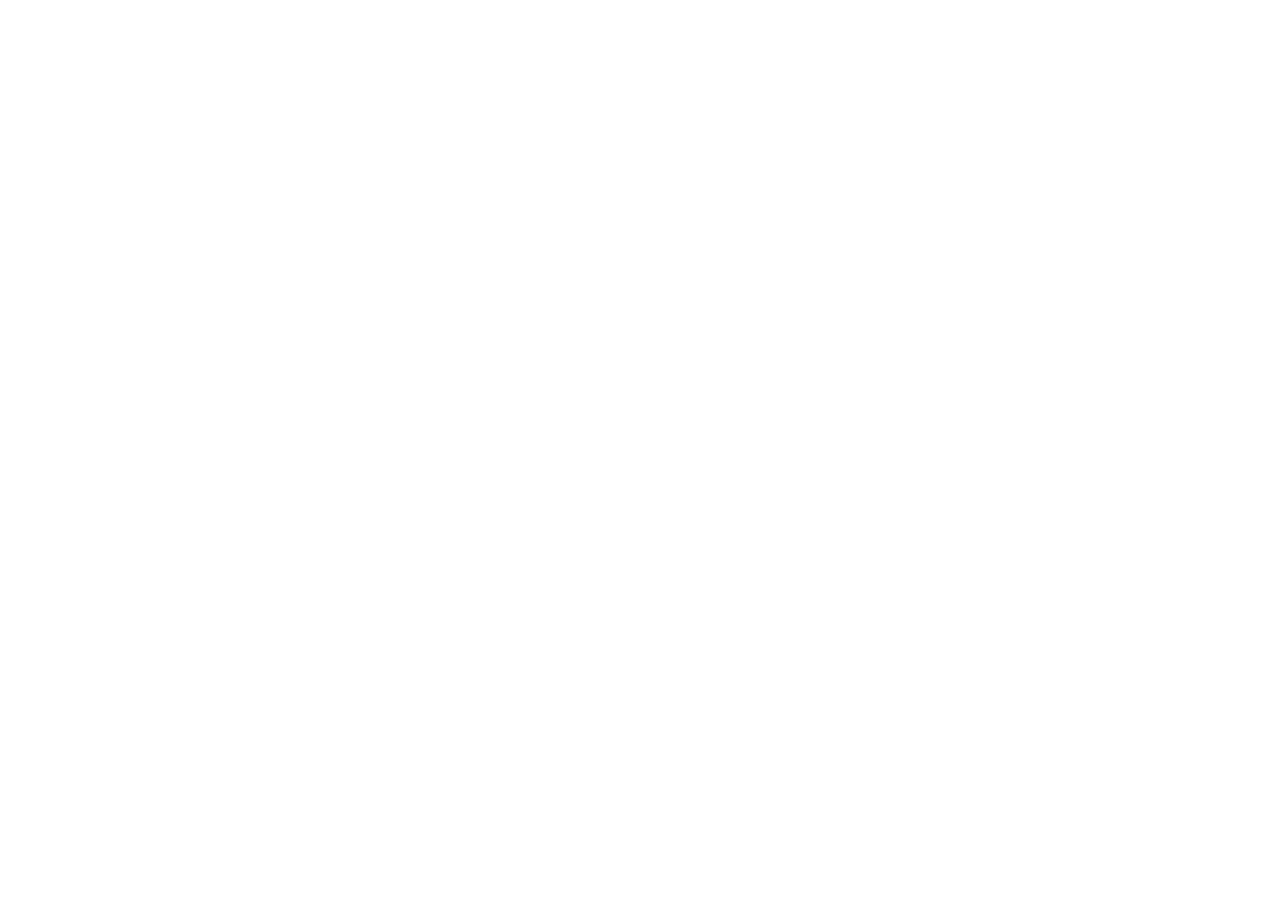
==== index.html @ df3deb79 "feat: Criada as páginas HTML" ====
<!DOCTYPE html>
<html lang="pt-BR">
<head>
    <meta charset="UTF-8">
    <meta name="viewport" content="width=device-width, initial-scale=1.0">
    <title>Início | Portifolio de Luis Neto</title>
</head>
<body>
    
</body>
</html>
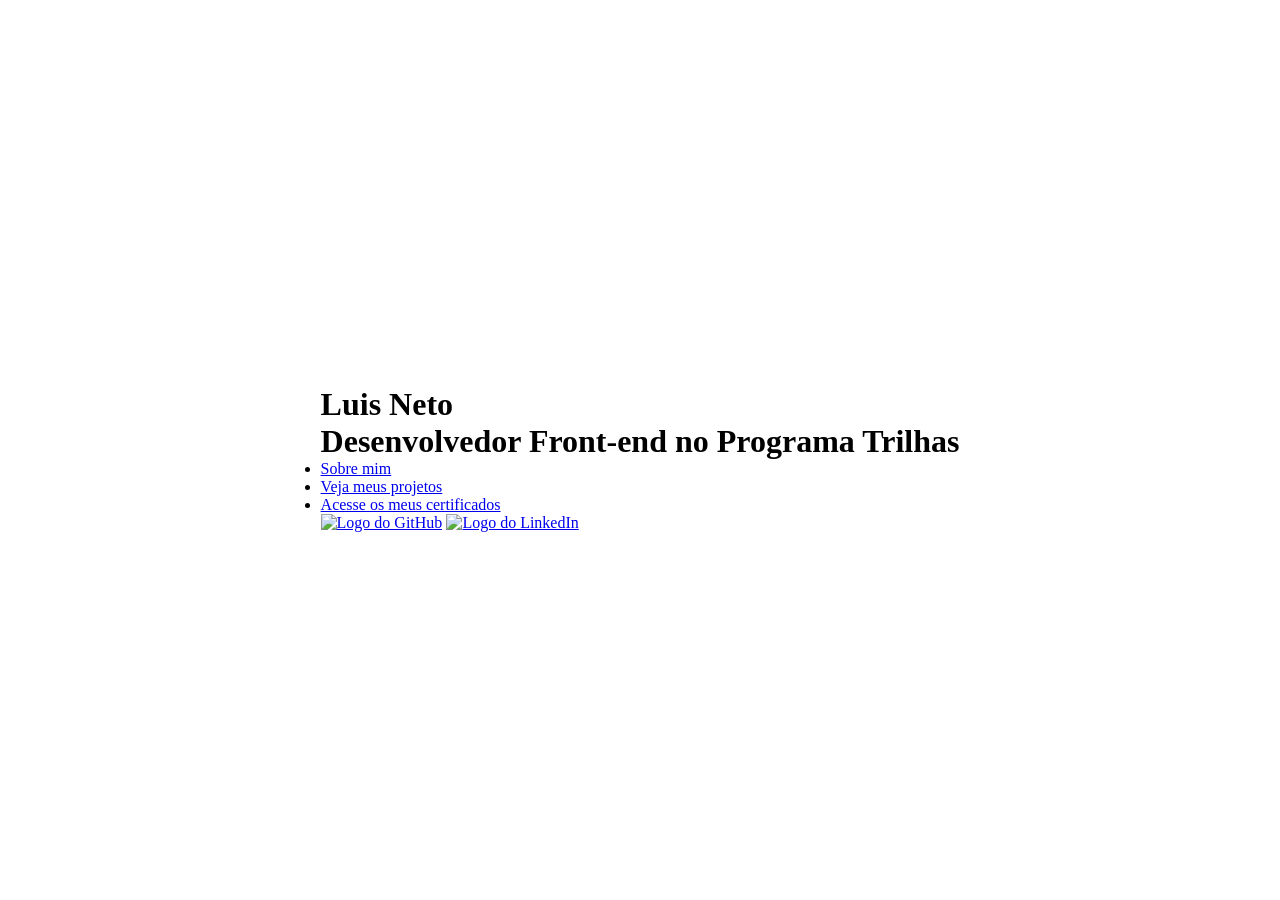
==== commit c8f26d7a: "feat: html da pagina inicial concluido" ====
--- a/index.html
+++ b/index.html
@@ -4,8 +4,27 @@
     <meta charset="UTF-8">
     <meta name="viewport" content="width=device-width, initial-scale=1.0">
     <title>Início | Portifolio de Luis Neto</title>
+    <link rel="stylesheet" href="./css/reset.css">
+    <link rel="stylesheet" href="./css/styles.css">
 </head>
 <body>
-    
+    <main>
+        <div>
+            <img src="" alt="">
+            <h1>Luis Neto</p>
+            <p>Desenvolvedor Front-end no Programa Trilhas</p>
+        </div>
+        <nav>
+            <ul>
+                <li><a href="./paginas/sobre-mim.html">Sobre mim</a></li>
+                <li><a href="./paginas/meus-projetos.html">Veja meus projetos</a></li>
+                <li><a href="#">Acesse os meus certificados</a></li>
+            </ul>
+        </nav>
+        <div>
+            <a href="https://github.com/LuisNettoo" target="_blank"><img src="./assets/GitHub.svg" alt="Logo do GitHub"></a>
+            <a href="https://www.linkedin.com/in/luis-neto-8a8416255" target="_blank"><img src="./assets/LinkedIn.svg" alt="Logo do LinkedIn"></a>
+        </div>
+    </main>
 </body>
 </html>
--- a/css/styles.css
+++ b/css/styles.css
@@ -0,0 +1,10 @@
+#root {
+    --cor-background: #262626;
+}
+
+body {
+    min-height: 100vh;
+    display: flex;
+    justify-content: center;
+    align-items: center;
+}
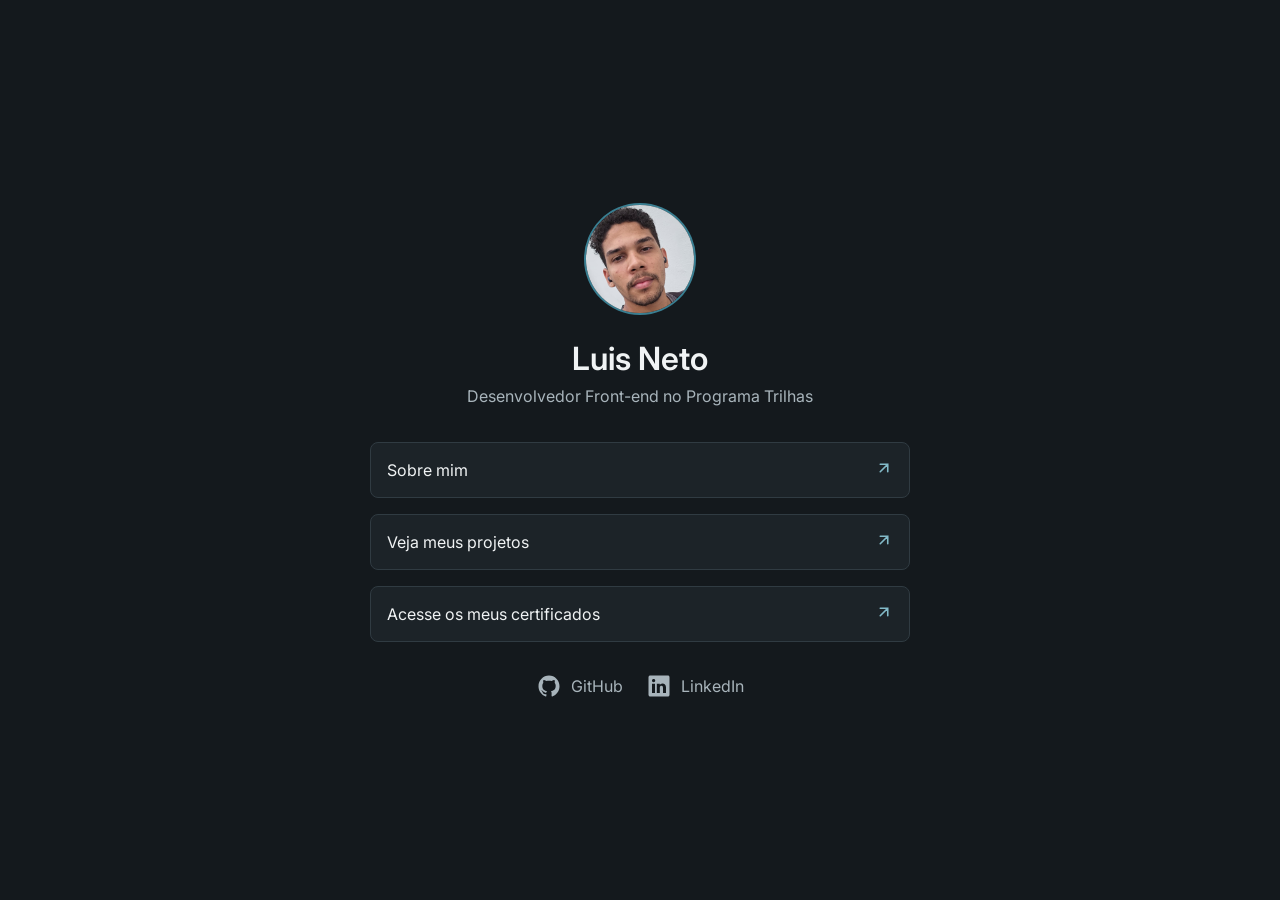
==== commit 512c5ba7: "Projeto finalizado" ====
--- a/index.html
+++ b/index.html
@@ -6,24 +6,27 @@
     <title>Início | Portifolio de Luis Neto</title>
     <link rel="stylesheet" href="./css/reset.css">
     <link rel="stylesheet" href="./css/styles.css">
+    <link rel="preconnect" href="https://fonts.googleapis.com">
+    <link rel="preconnect" href="https://fonts.gstatic.com" crossorigin>
+    <link href="https://fonts.googleapis.com/css2?family=Inter:ital,opsz,wght@0,14..32,100..900;1,14..32,100..900&display=swap" rel="stylesheet">
 </head>
 <body>
-    <main>
-        <div>
-            <img src="" alt="">
-            <h1>Luis Neto</p>
-            <p>Desenvolvedor Front-end no Programa Trilhas</p>
+    <main class="conteudo-principal">
+        <div class="conteudo-cabecalho">
+            <img src="./assets/foto.png" alt="" class="conteudo-foto">
+            <h1 class="conteudo-nome">Luis Neto</h1>
+            <p class="conteudo-titulo">Desenvolvedor Front-end no Programa Trilhas</p>
         </div>
-        <nav>
-            <ul>
-                <li><a href="./paginas/sobre-mim.html">Sobre mim</a></li>
-                <li><a href="./paginas/meus-projetos.html">Veja meus projetos</a></li>
-                <li><a href="#">Acesse os meus certificados</a></li>
+        <nav class="barra-navegacao">
+            <ul class="lista-links">
+                <li class="link"><a href="./paginas/sobre-mim.html">Sobre mim <span><img src="./assets/arrow-up-right.svg"></span></a></li>
+                <li class="link"><a href="./paginas/meus-projetos.html">Veja meus projetos<span><img src="./assets/arrow-up-right.svg"></span></a></li>
+                <li class="link"><a href="https://www.linkedin.com/in/luis-neto-8a8416255/details/certifications/" target="_blank">Acesse os meus certificados<span><img src="./assets/arrow-up-right.svg"></span></a></li>
             </ul>
         </nav>
-        <div>
-            <a href="https://github.com/LuisNettoo" target="_blank"><img src="./assets/GitHub.svg" alt="Logo do GitHub"></a>
-            <a href="https://www.linkedin.com/in/luis-neto-8a8416255" target="_blank"><img src="./assets/LinkedIn.svg" alt="Logo do LinkedIn"></a>
+        <div class="perfil">
+            <a href="https://github.com/LuisNettoo" target="_blank"><img src="./assets/GitHub.svg" alt="Logo do GitHub"> <span>GitHub</span></a>
+            <a href="https://www.linkedin.com/in/luis-neto-8a8416255" target="_blank"><img src="./assets/LinkedIn.svg" alt="Logo do LinkedIn"><span>LinkedIn</span></a>
         </div>
     </main>
 </body>
--- a/css/styles.css
+++ b/css/styles.css
@@ -7,4 +7,121 @@
     display: flex;
     justify-content: center;
     align-items: center;
+    font-family: Inter, sans-serif;
+    background-color: #14191D;
+}
+
+.conteudo-principal {
+    width: 540px;
+}
+
+.conteudo-cabecalho {
+    text-align: center;
+}
+
+.conteudo-foto {
+    height: 112px;
+    border-radius: 100%;
+    border: 2px solid #397E91;
+    margin-bottom: 20px;
+}
+
+.conteudo-nome {
+    font-size: 2rem;
+    font-weight: 600;
+    color: #F0F3F4;
+    margin-bottom: 8px;
+}
+
+.conteudo-titulo {
+    color: #A8B4BB;
+    margin-bottom: 36px;
+}
+
+.lista-links {
+    list-style: none;
+    display: flex;
+    flex-direction: column;
+    gap: 1rem;
+}
+
+.link {
+    text-align: center;
+    padding: 1rem;
+    border: 1px solid #303B42;
+    border-radius: 0.5rem;
+    cursor: pointer;
+    background-color: #1C2328;
+    transition: all ease 200ms;
+}
+
+.link:hover {
+    background-color: #246579;
+}
+
+.link a {
+    display: flex;
+    align-items: center;
+    justify-content: space-between;
+    text-decoration: none;
+    color: #F0F3F4;
+}
+
+.perfil {
+    text-align: center;
+    display: flex;
+    justify-content: center;
+    gap: 24px;
+    margin-top: 2rem;
+}
+
+.perfil a {
+    display: flex;
+    flex-direction: row;
+    justify-content: center;
+    align-items: center;
+    color: #A8B4BB;
+    text-decoration: none;
+    gap: 10px;
+}
+
+.perfil svg {
+    height: 100px;
+    color: #A8B4BB;
+}
+
+h2 {
+    color: #F0F3F4;
+    margin-bottom: 20px;
+}
+
+.conteudo-projetos {
+    display: flex; 
+    gap: 10px;  
+}
+
+.conteudo-projeto {
+    padding: 12px;
+    background-color: #1C2328;
+    border-radius: 0.5rem;
+    border: 1px solid #303B42;
+}
+
+.previa-projeto {
+    width: 100%;
+}
+.conteudo-projeto-links {
+    display: flex;
+    align-items: center;
+    justify-content: space-between;
+    margin-top: 16px;
+}
+
+.conteudo-projeto-link {
+    color: #F0F3F4;
+}
+
+.conteudo-sobre-mim {
+    text-align: center;
+    color: #A8B4BB;
 }
